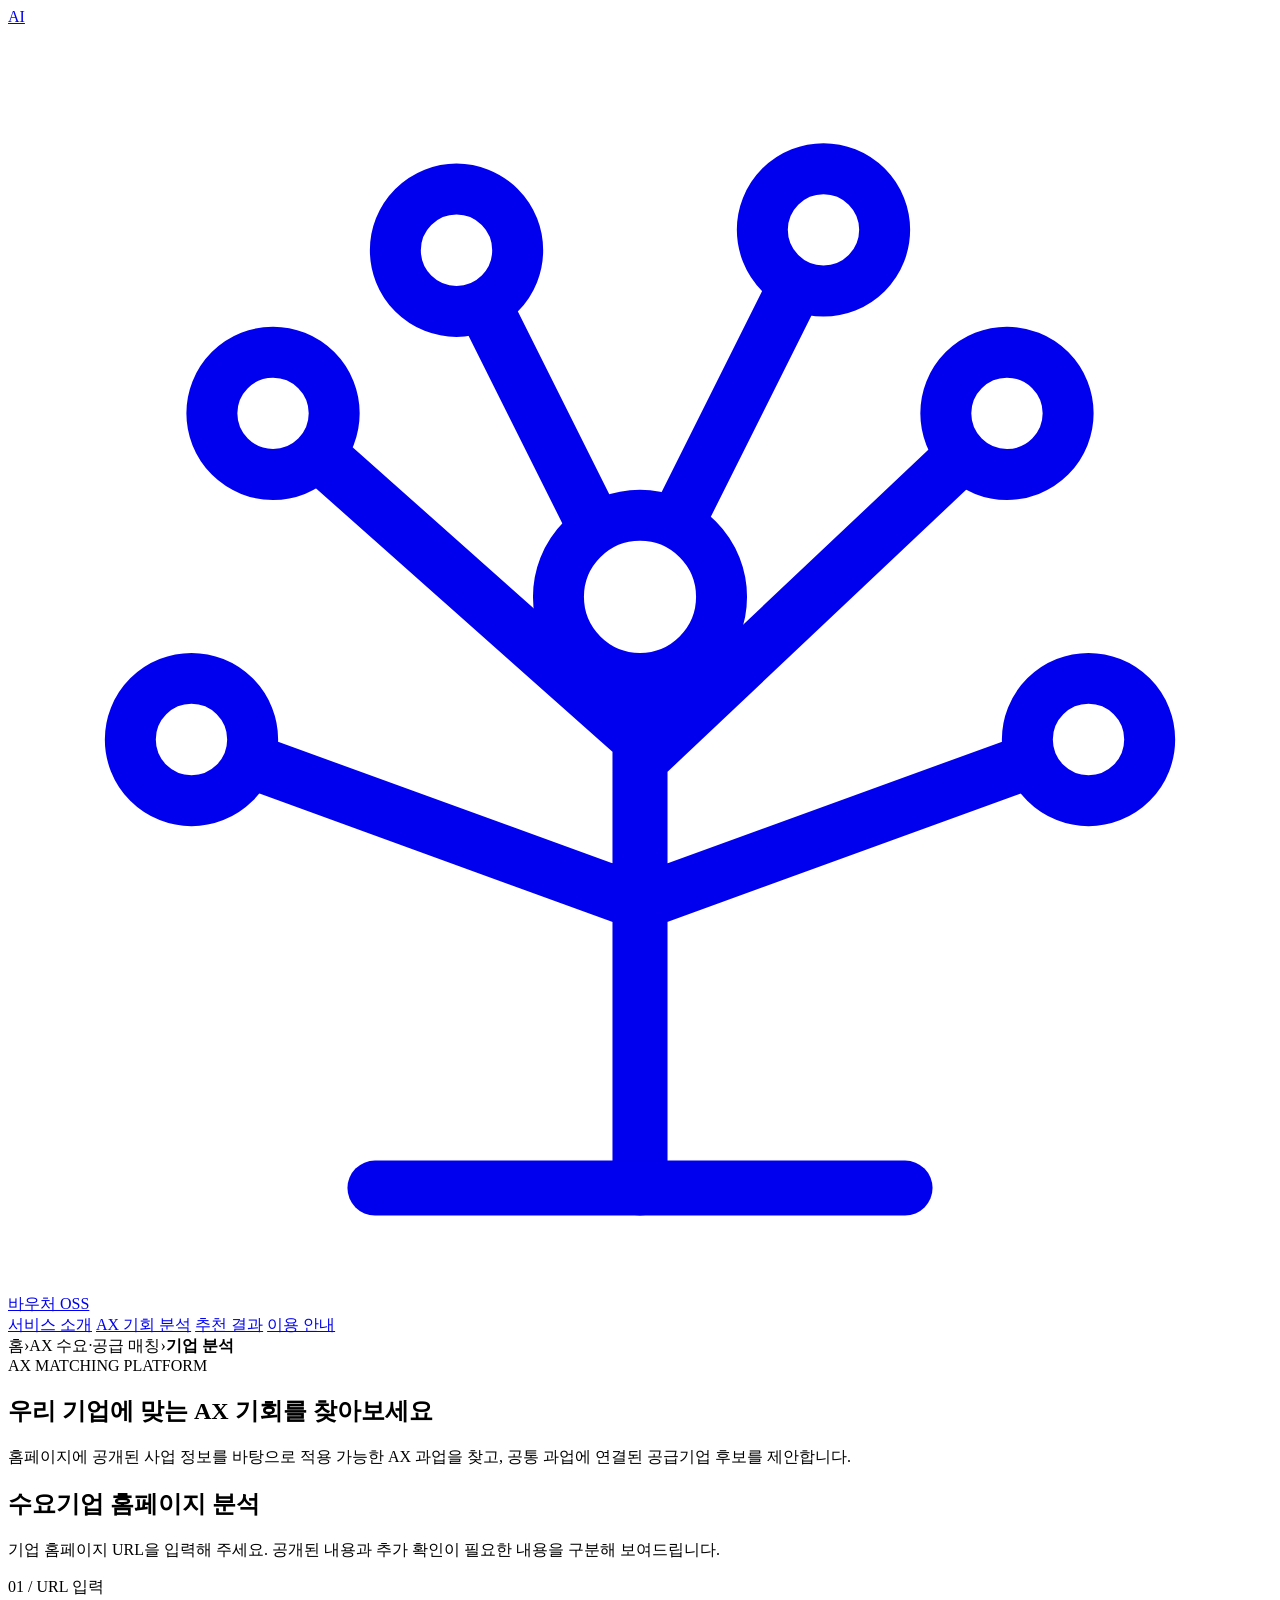
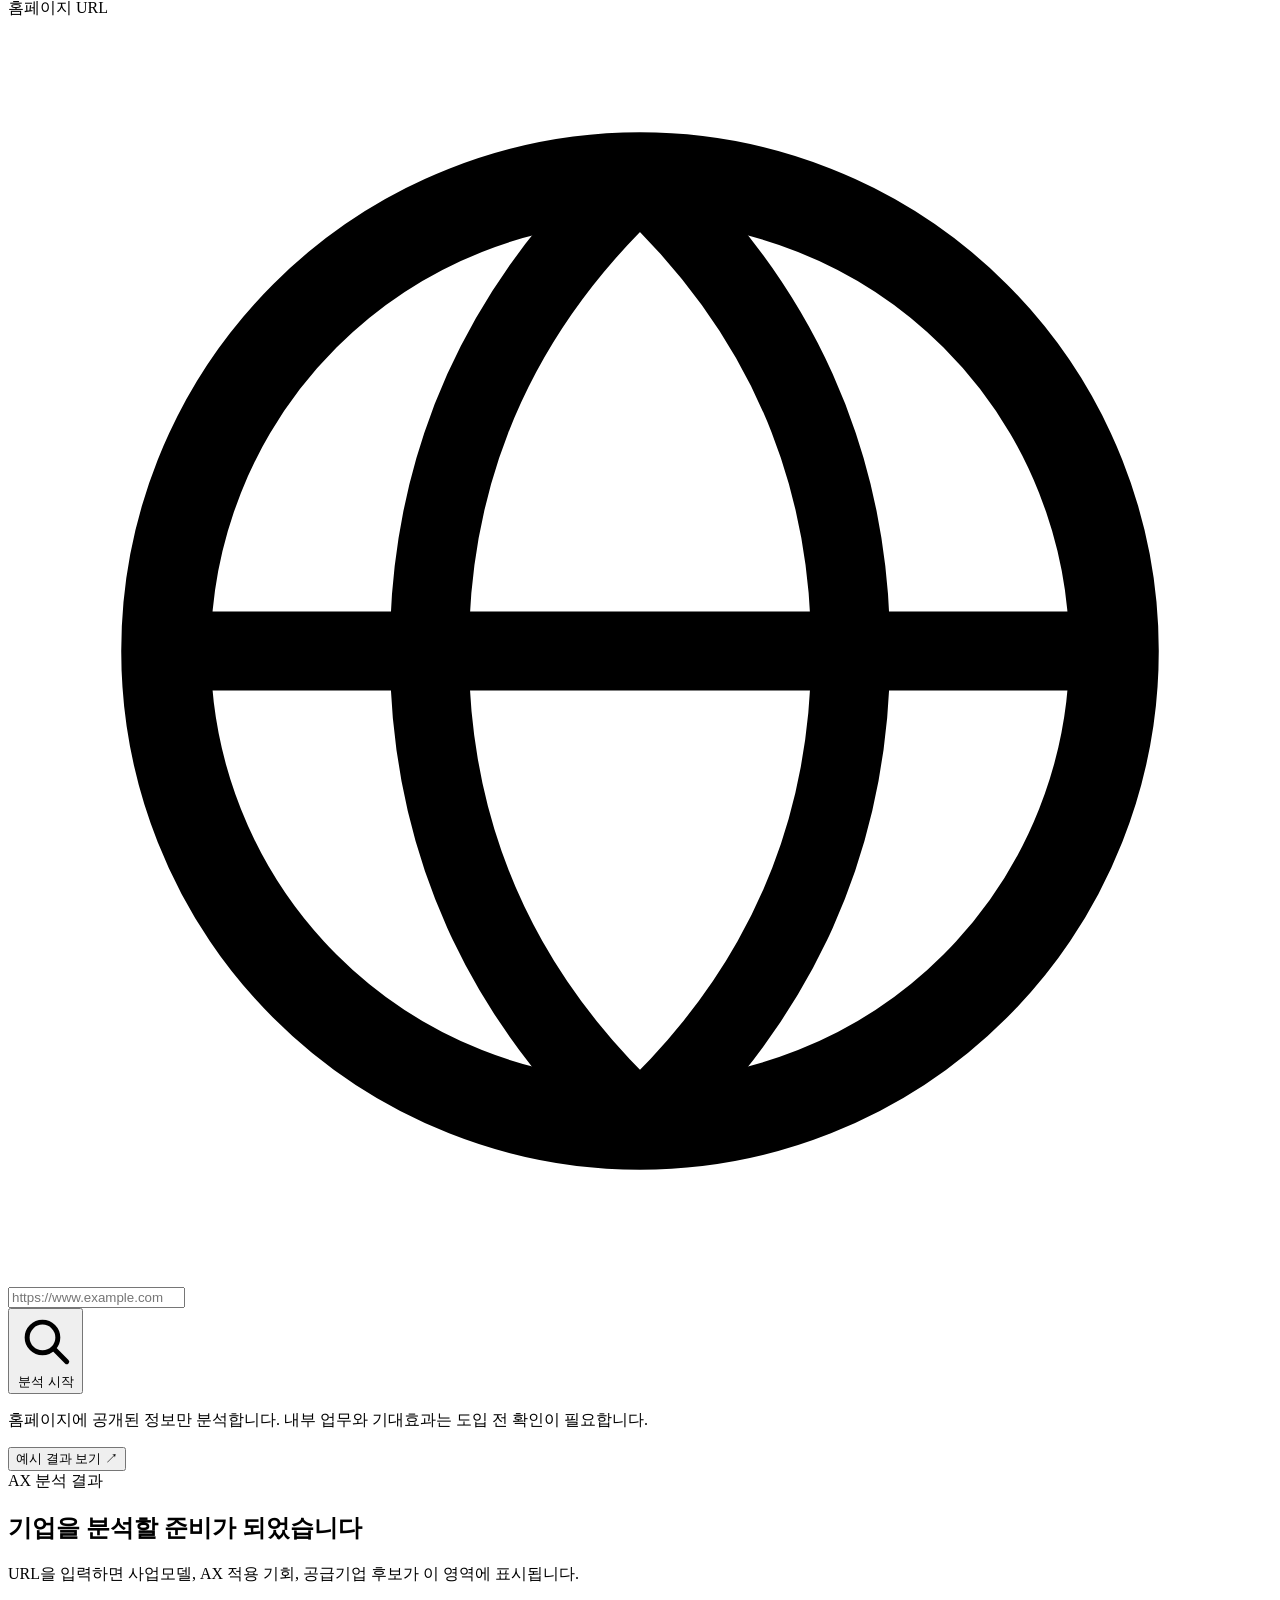
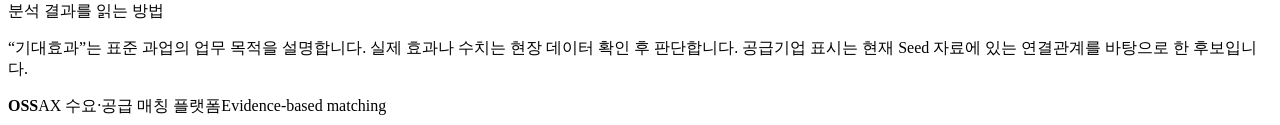
==== web/index.html @ 4531f355 "sd" ====
<!doctype html>
<html lang="ko">
  <head>
    <meta charset="utf-8" />
    <meta name="viewport" content="width=device-width, initial-scale=1" />
    <meta name="theme-color" content="#ffffff" />
    <title>OSS | AX 수요·공급 매칭</title>
    <link rel="stylesheet" href="/styles.css" />
    <script src="/app.js" defer></script>
  </head>
  <body>
    <header class="site-header">
      <div class="shell header-inner">
        <a class="brand" href="#top" aria-label="OSS 홈">
          <span class="brand-main">AI</span>
          <svg class="brand-mark" viewBox="0 0 62 62" fill="none" aria-hidden="true">
            <path d="M31 57V30M31 35 13 19M31 36 49 19M31 29 22 11M31 28 40 10M31 43 9 35M31 43 53 35" stroke="currentColor" stroke-width="2.7" stroke-linecap="round"/>
            <path d="M18 57h26" stroke="currentColor" stroke-width="2.7" stroke-linecap="round"/>
            <g fill="white" stroke="currentColor" stroke-width="2.5"><circle cx="31" cy="28" r="4"/><circle cx="13" cy="19" r="3"/><circle cx="49" cy="19" r="3"/><circle cx="22" cy="11" r="3"/><circle cx="40" cy="10" r="3"/><circle cx="9" cy="35" r="3"/><circle cx="53" cy="35" r="3"/></g>
          </svg>
          <span class="brand-main">바우처</span>
          <span class="brand-sub">OSS</span>
        </a>
        <nav class="top-nav" aria-label="주요 메뉴">
          <a href="#intro">서비스 소개</a>
          <a href="#search" aria-current="page">AX 기회 분석</a>
          <a href="#results">추천 결과</a>
          <a href="#guide">이용 안내</a>
        </nav>
      </div>
    </header>

    <main id="top" class="shell">
      <div class="breadcrumb" aria-label="현재 위치">
        <span>홈</span><span aria-hidden="true">›</span><span>AX 수요·공급 매칭</span><span aria-hidden="true">›</span><strong>기업 분석</strong>
      </div>

      <section id="intro" class="intro">
        <div class="eyebrow"><span class="eyebrow-dot"></span> AX MATCHING PLATFORM</div>
        <h1>우리 기업에 맞는 AX 기회를 찾아보세요</h1>
        <p>홈페이지에 공개된 사업 정보를 바탕으로 적용 가능한 AX 과업을 찾고, 공통 과업에 연결된 공급기업 후보를 제안합니다.</p>
      </section>

      <section id="search" class="search-panel" aria-labelledby="search-heading">
        <div class="search-topline">
          <div>
            <h2 id="search-heading">수요기업 홈페이지 분석</h2>
            <p>기업 홈페이지 URL을 입력해 주세요. 공개된 내용과 추가 확인이 필요한 내용을 구분해 보여드립니다.</p>
          </div>
          <span class="search-step">01 <span>/</span> URL 입력</span>
        </div>
        <form id="analysis-form" class="search-form" novalidate>
          <label for="company-url">홈페이지 URL</label>
          <div class="input-wrap">
            <svg viewBox="0 0 24 24" fill="none" aria-hidden="true"><circle cx="12" cy="12" r="9" stroke="currentColor" stroke-width="1.7"/><path d="M3.5 12h17M12 3c2.6 2.4 4 5.4 4 9s-1.4 6.6-4 9M12 3c-2.6 2.4-4 5.4-4 9s1.4 6.6 4 9" stroke="currentColor" stroke-width="1.5"/></svg>
            <input id="company-url" name="url" type="url" inputmode="url" autocomplete="url" placeholder="https://www.example.com" required aria-describedby="url-hint" />
          </div>
          <button id="submit-button" class="search-button" type="submit">
            <svg viewBox="0 0 24 24" fill="none" aria-hidden="true"><circle cx="10.7" cy="10.7" r="6.2" stroke="currentColor" stroke-width="2"/><path d="m15.5 15.5 5 5" stroke="currentColor" stroke-width="2" stroke-linecap="round"/></svg>
            <span id="submit-label">분석 시작</span>
          </button>
        </form>
        <div class="search-bottom">
          <p id="url-hint">홈페이지에 공개된 정보만 분석합니다. 내부 업무와 기대효과는 도입 전 확인이 필요합니다.</p>
          <button id="demo-button" class="demo-button" type="button">예시 결과 보기 <span aria-hidden="true">↗</span></button>
        </div>
      </section>

      <div id="feedback" class="feedback" role="status" aria-live="polite" hidden></div>

      <section id="results" class="results-section" aria-labelledby="results-heading">
        <div class="section-rule"><span>AX 분석 결과</span></div>
        <div id="empty-state" class="empty-state">
          <div class="empty-icon" aria-hidden="true"><span></span><span></span><span></span></div>
          <h2 id="results-heading">기업을 분석할 준비가 되었습니다</h2>
          <p>URL을 입력하면 사업모델, AX 적용 기회, 공급기업 후보가 이 영역에 표시됩니다.</p>
        </div>

        <div id="result-content" hidden>
          <div class="result-intro">
            <div>
              <div class="result-kicker">BUSINESS MODEL &amp; AX OPPORTUNITY</div>
              <h2 id="company-title"></h2>
              <p id="result-subtitle"></p>
            </div>
            <span id="demo-badge" class="demo-badge" hidden>화면 예시 · 가상 수요기업</span>
          </div>

          <div class="notice-bar">
            <span class="notice-icon" aria-hidden="true">i</span>
            <p>홈페이지에 적힌 내용은 원문 근거로 제시합니다. 내부 업무, AX 도입 필요성, 공급기업 역량은 추가 확인이 필요한 후보 정보입니다.</p>
          </div>

          <section class="business-section" aria-labelledby="business-heading">
            <div class="section-heading">
              <div><span class="section-number">01</span><h3 id="business-heading">Business Model 분석</h3></div>
              <span class="heading-side">홈페이지 공개 문구 기반</span>
            </div>
            <div id="business-grid" class="business-grid"></div>
          </section>

          <div class="match-grid">
            <section class="result-column ax-column" aria-labelledby="ax-heading">
              <div class="column-header">
                <div><span class="section-number">02</span><h3 id="ax-heading">적용 가능한 AX 솔루션</h3></div>
                <span id="ax-count" class="count-pill"></span>
              </div>
              <p class="column-description">기업 업무와 연결되는 AX 과업 및 예상 효과</p>
              <div id="opportunity-list" class="card-list"></div>
            </section>

            <section class="result-column supplier-column" aria-labelledby="supplier-heading">
              <div class="column-header">
                <div><span class="section-number">03</span><h3 id="supplier-heading">추천 공급기업</h3></div>
                <span id="supplier-count" class="count-pill"></span>
              </div>
              <p class="column-description">공통 AX 과업에 연결된 공급기업 후보 · 최대 3곳</p>
              <div id="supplier-list" class="card-list"></div>
            </section>
          </div>
        </div>
      </section>

      <section id="guide" class="guide-section">
        <div class="guide-label">분석 결과를 읽는 방법</div>
        <p>“기대효과”는 표준 과업의 업무 목적을 설명합니다. 실제 효과나 수치는 현장 데이터 확인 후 판단합니다. 공급기업 표시는 현재 Seed 자료에 있는 연결관계를 바탕으로 한 후보입니다.</p>
      </section>
    </main>

    <footer class="footer"><div class="shell"><strong>OSS</strong><span>AX 수요·공급 매칭 플랫폼</span><span>Evidence-based matching</span></div></footer>
  </body>
</html>
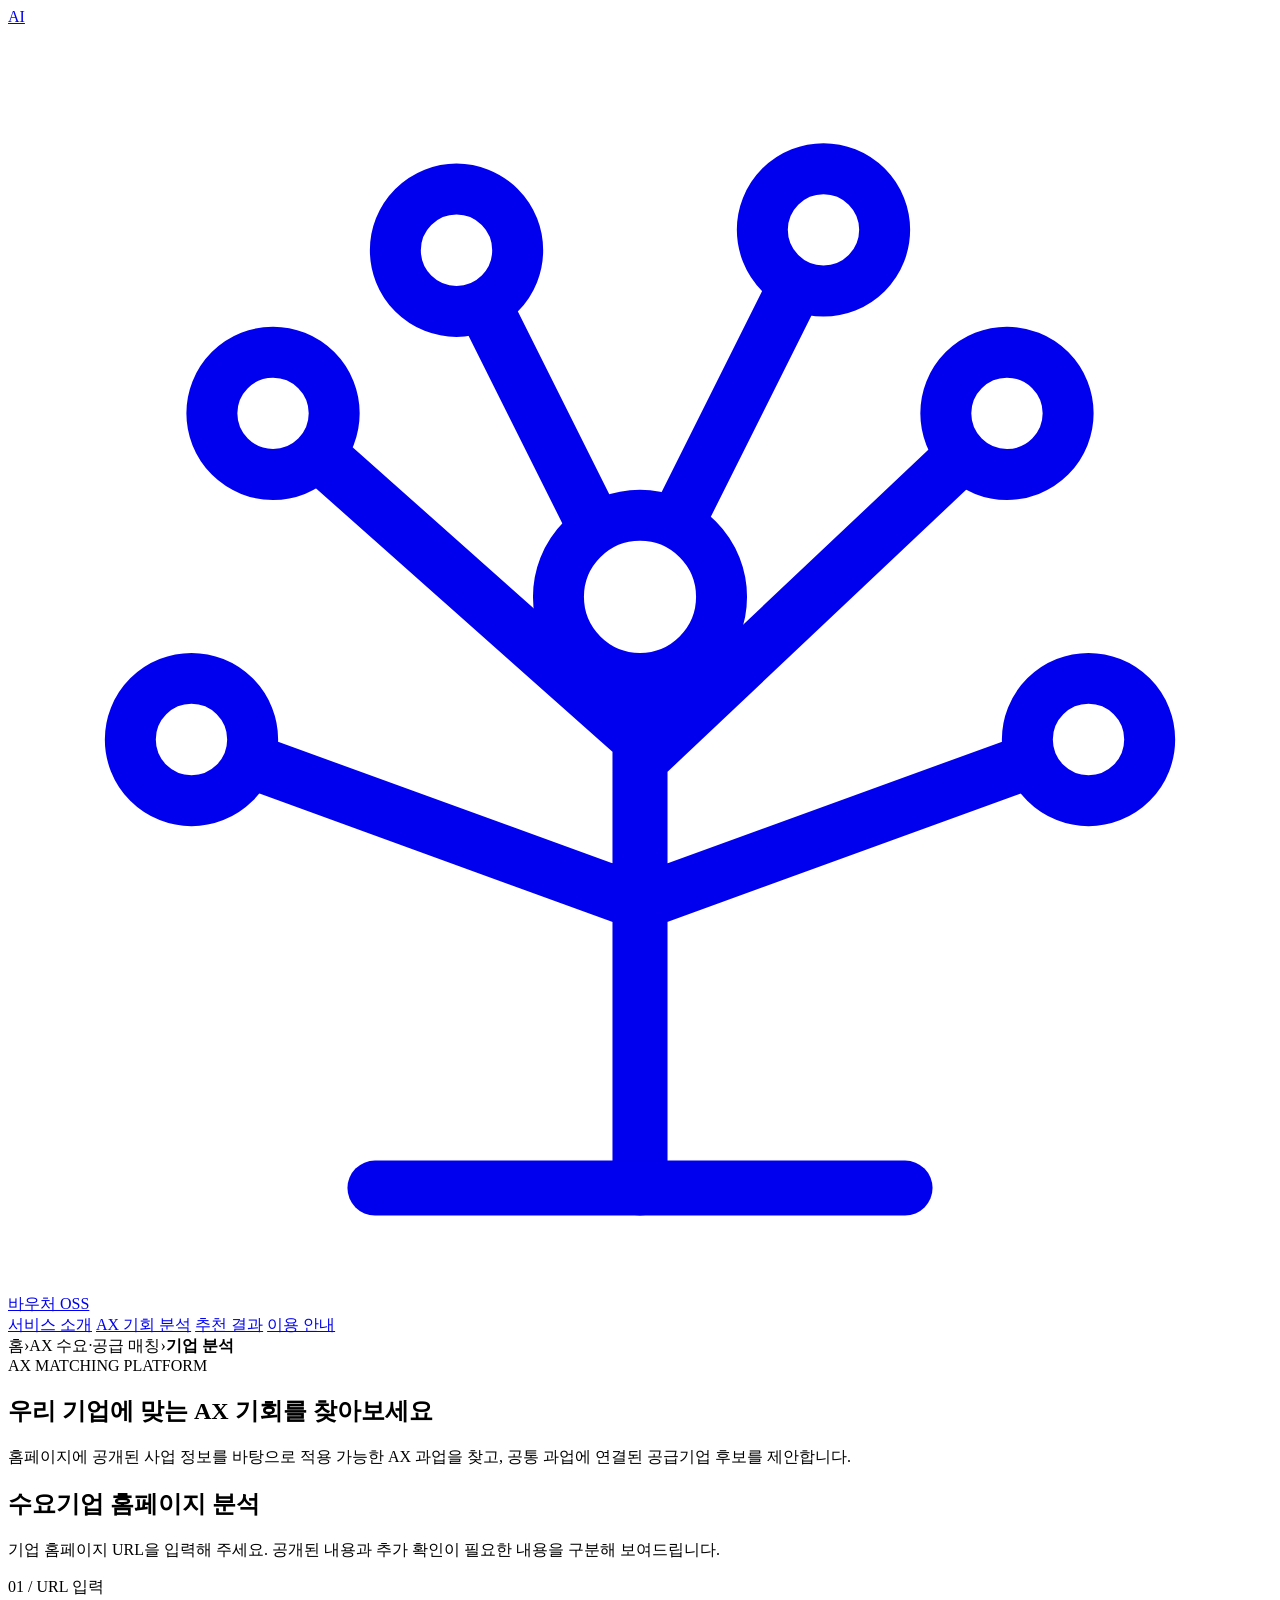
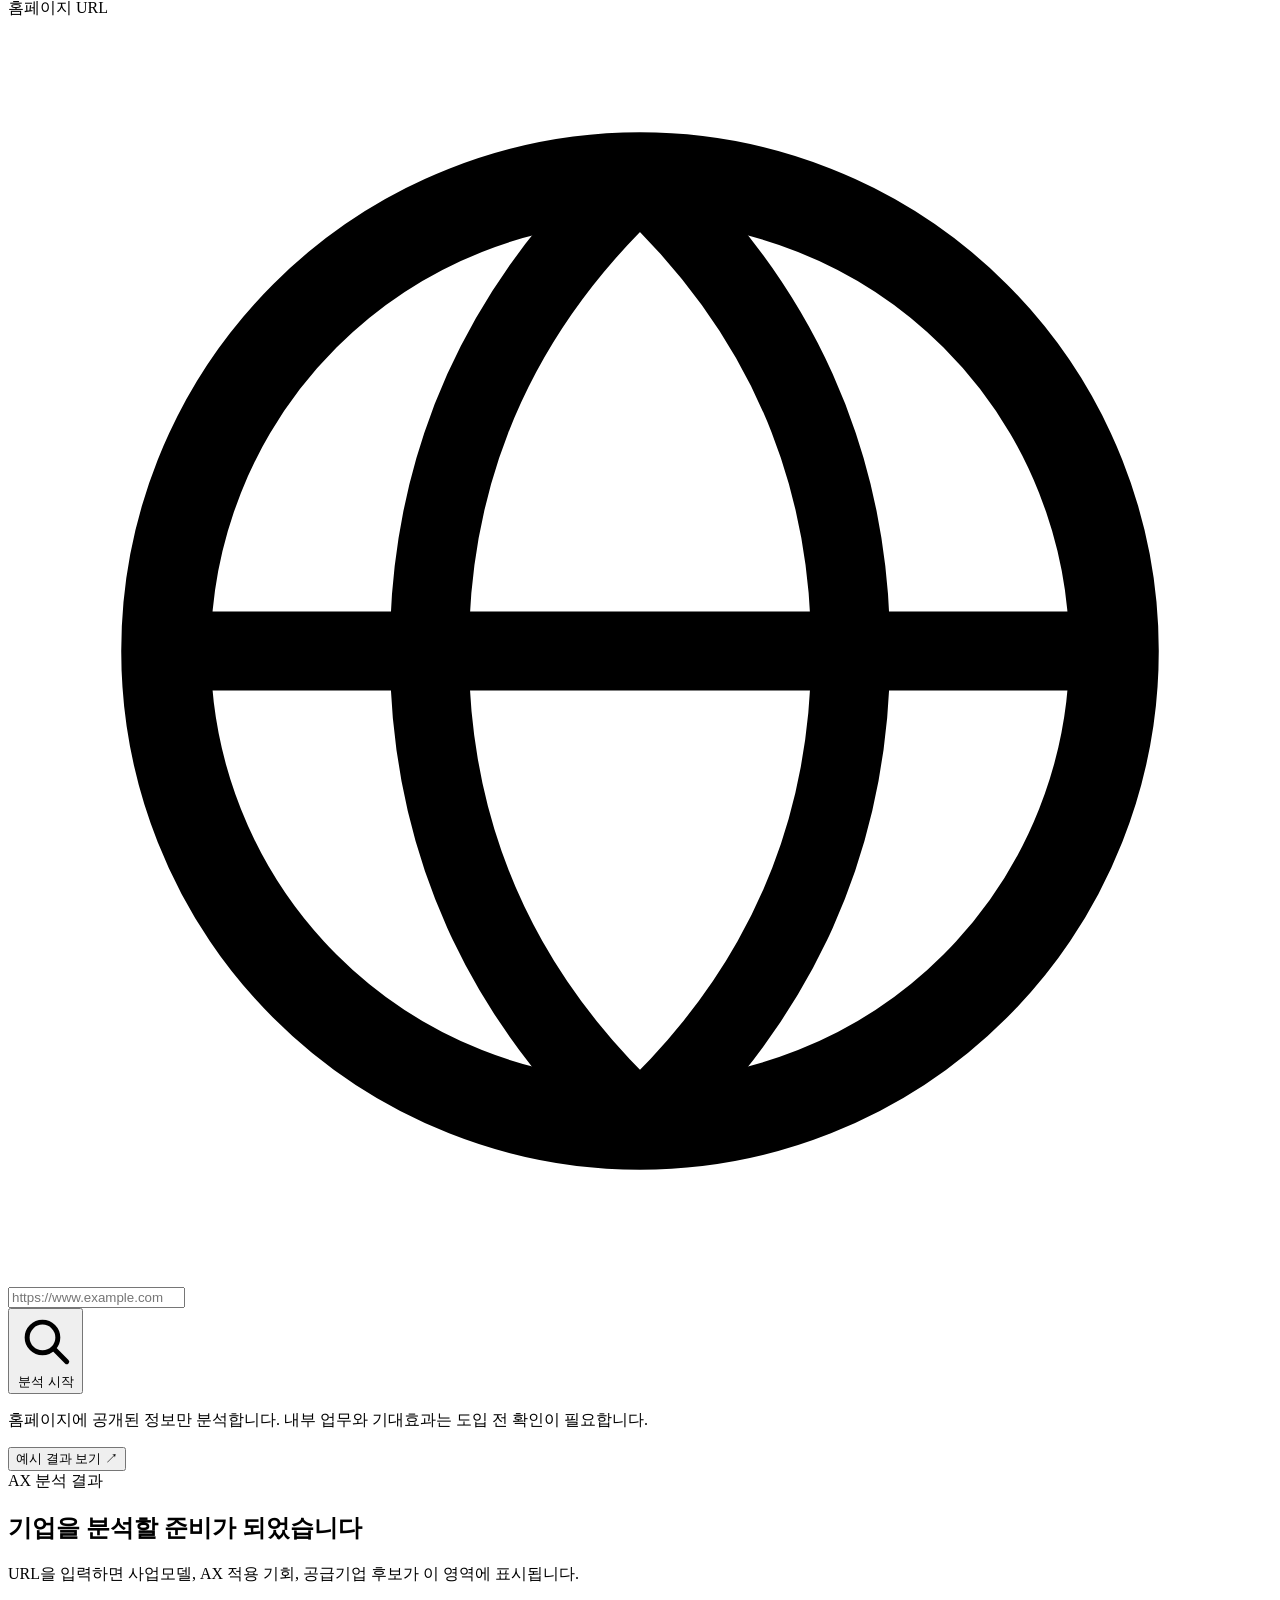
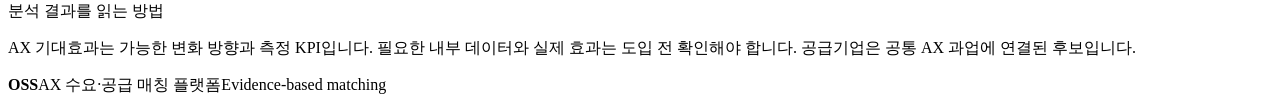
==== commit 683a55c2: "ght" ====
--- a/web/index.html
+++ b/web/index.html
@@ -88,13 +88,13 @@
 
           <div class="notice-bar">
             <span class="notice-icon" aria-hidden="true">i</span>
-            <p>홈페이지에 적힌 내용은 원문 근거로 제시합니다. 내부 업무, AX 도입 필요성, 공급기업 역량은 추가 확인이 필요한 후보 정보입니다.</p>
+            <p>사업모델 문장과 활동 순서는 공개된 홈페이지 근거를 종합한 분석입니다. 확인되지 않은 내부 업무와 AX 도입 필요성은 사실로 단정하지 않습니다.</p>
           </div>
 
           <section class="business-section" aria-labelledby="business-heading">
             <div class="section-heading">
               <div><span class="section-number">01</span><h3 id="business-heading">Business Model 분석</h3></div>
-              <span class="heading-side">홈페이지 공개 문구 기반</span>
+              <span class="heading-side">공식 페이지 근거 기반</span>
             </div>
             <div id="business-grid" class="business-grid"></div>
           </section>
@@ -105,7 +105,7 @@
                 <div><span class="section-number">02</span><h3 id="ax-heading">적용 가능한 AX 솔루션</h3></div>
                 <span id="ax-count" class="count-pill"></span>
               </div>
-              <p class="column-description">기업 업무와 연결되는 AX 과업 및 예상 효과</p>
+              <p class="column-description">근거가 있는 업무에 대한 AX 적용방식·기대효과·측정 KPI</p>
               <div id="opportunity-list" class="card-list"></div>
             </section>
 
@@ -123,7 +123,7 @@
 
       <section id="guide" class="guide-section">
         <div class="guide-label">분석 결과를 읽는 방법</div>
-        <p>“기대효과”는 표준 과업의 업무 목적을 설명합니다. 실제 효과나 수치는 현장 데이터 확인 후 판단합니다. 공급기업 표시는 현재 Seed 자료에 있는 연결관계를 바탕으로 한 후보입니다.</p>
+        <p>AX 기대효과는 가능한 변화 방향과 측정 KPI입니다. 필요한 내부 데이터와 실제 효과는 도입 전 확인해야 합니다. 공급기업은 공통 AX 과업에 연결된 후보입니다.</p>
       </section>
     </main>
 
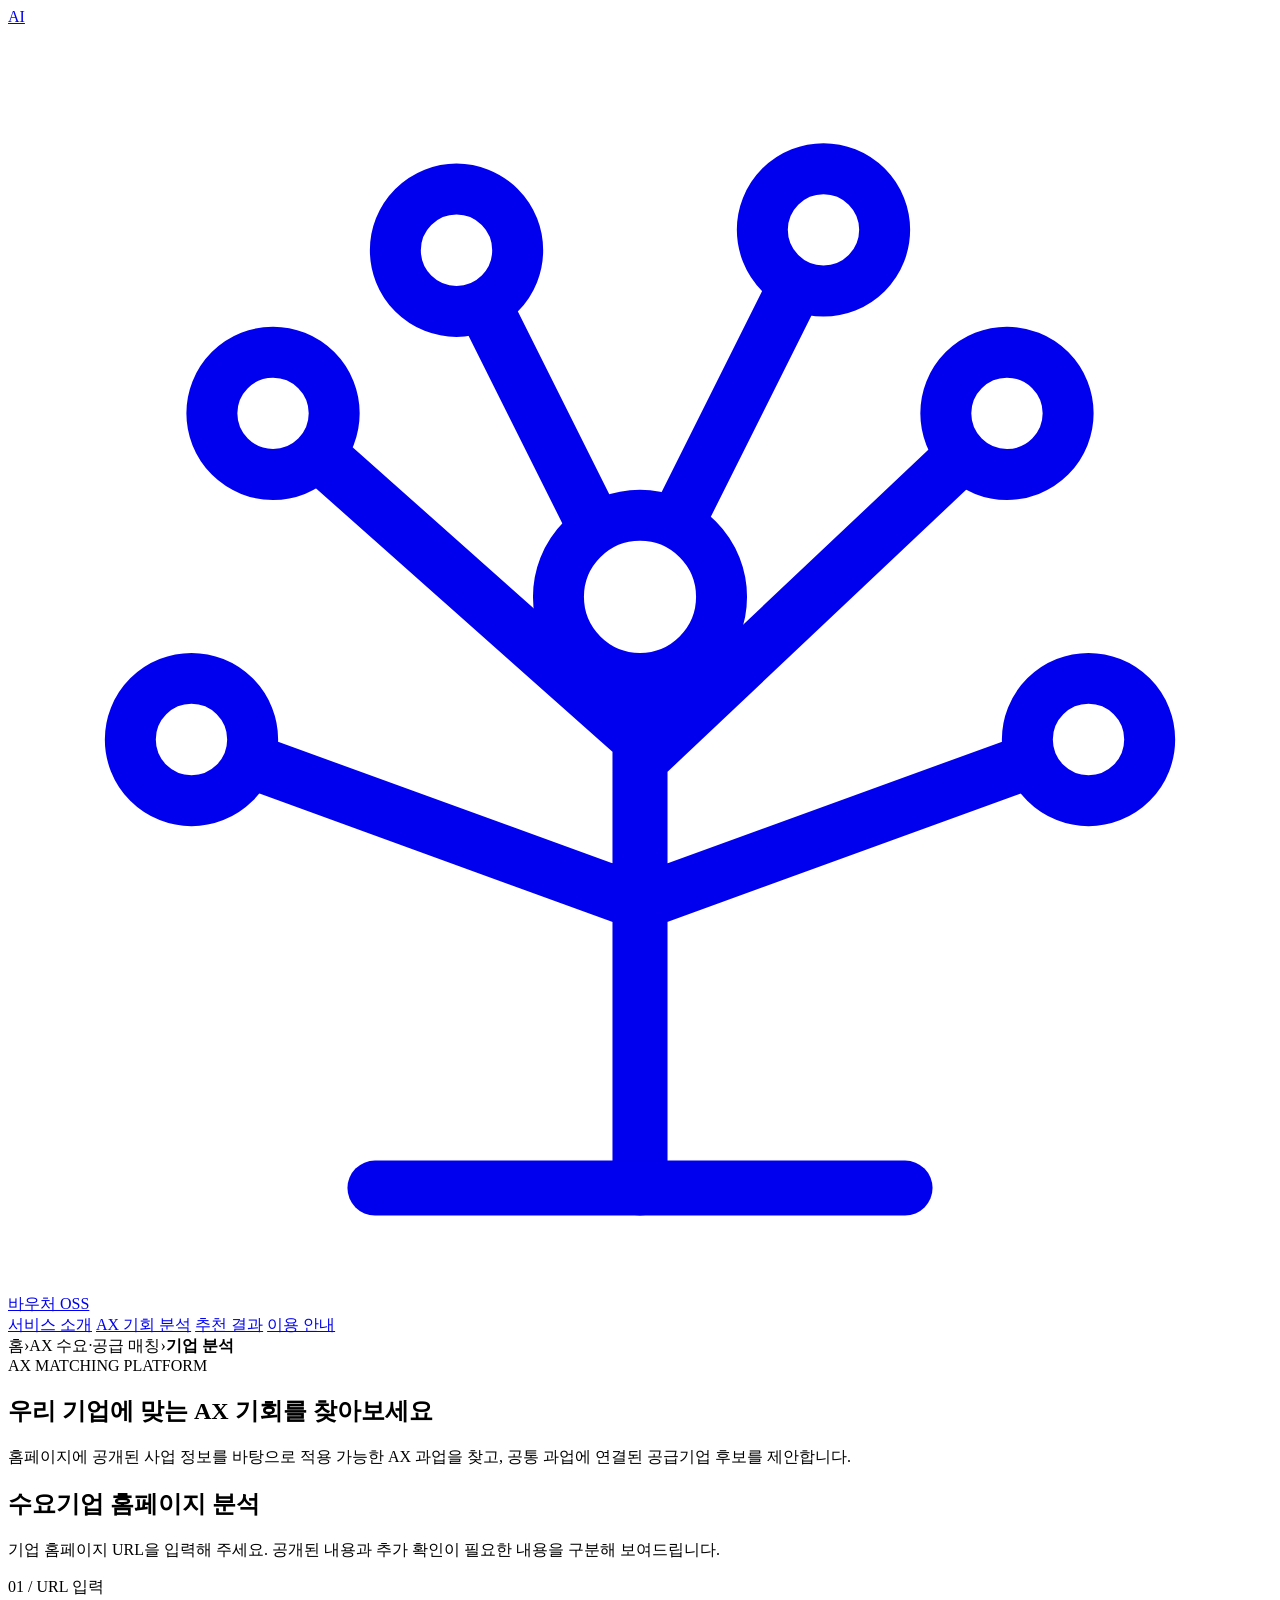
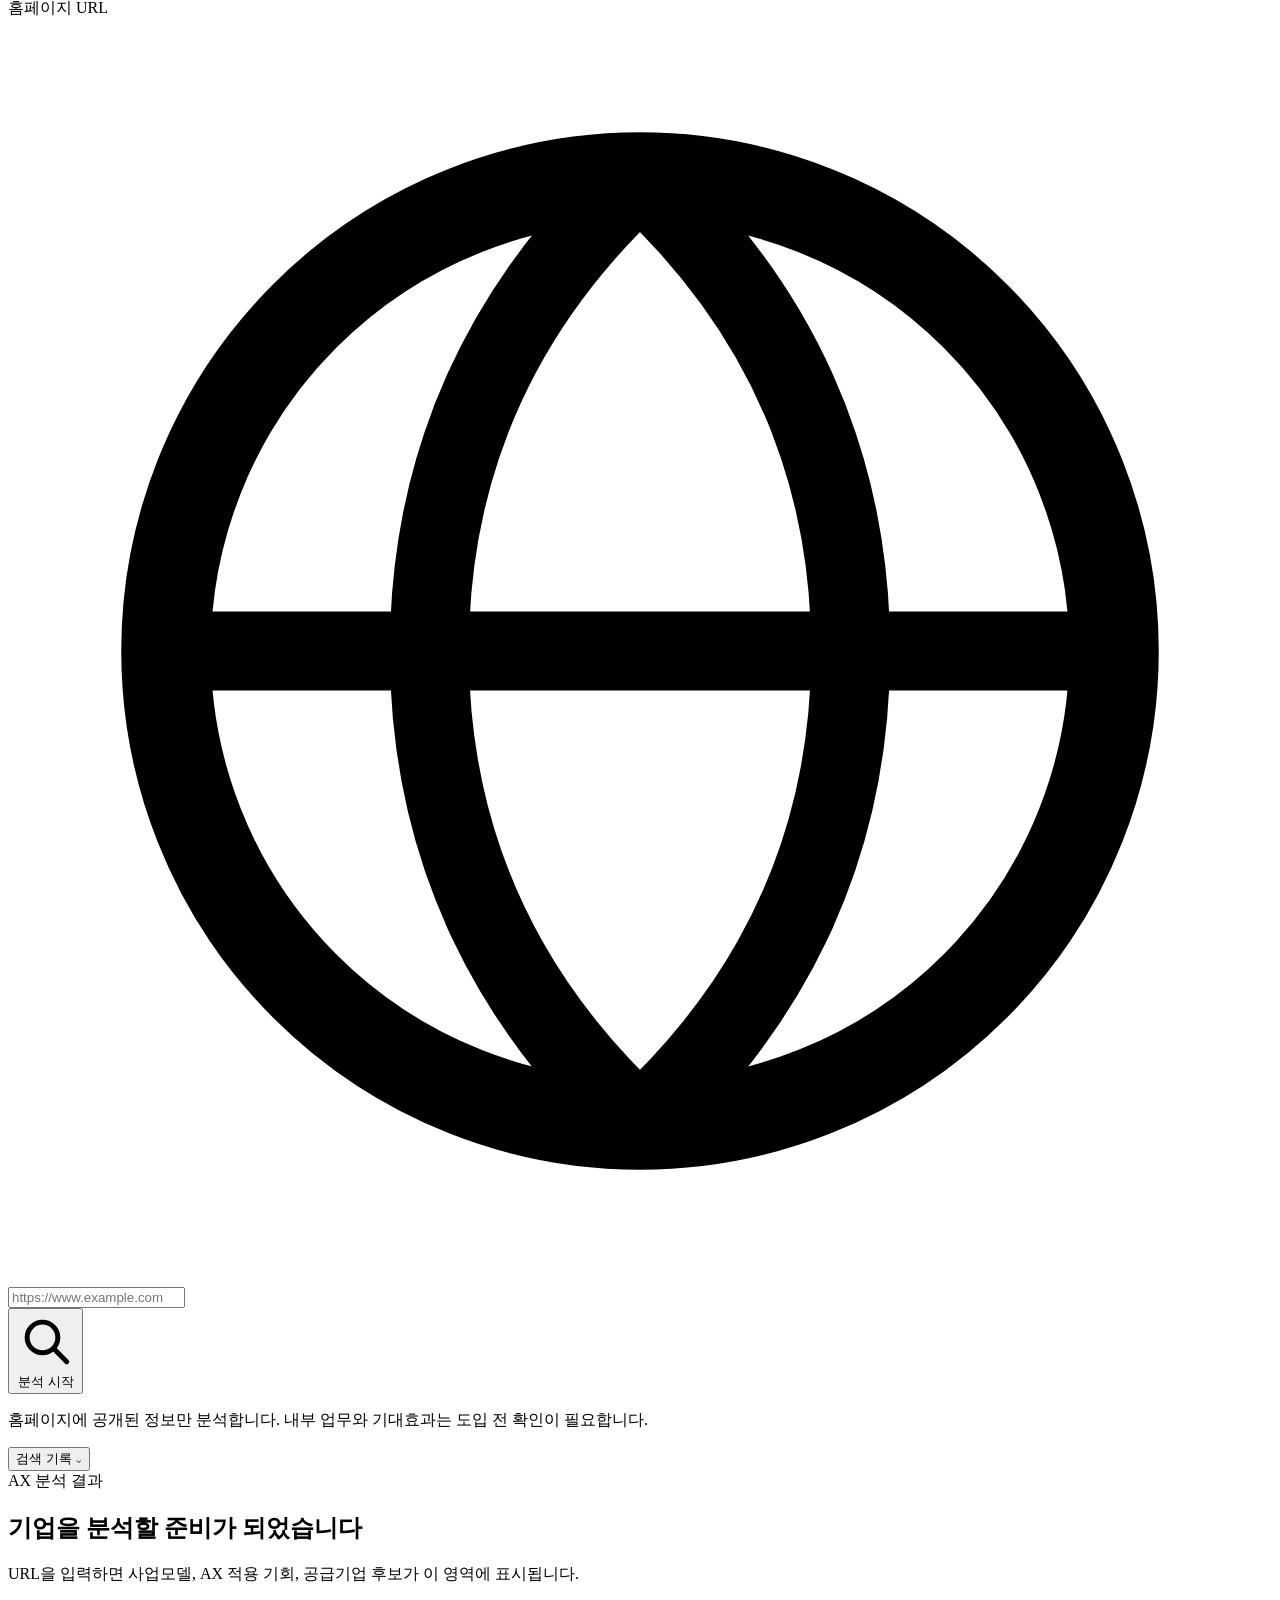
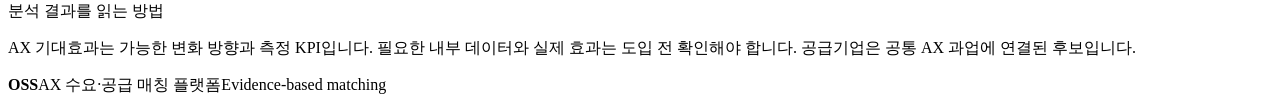
==== commit e62797c6: "ed" ====
--- a/web/index.html
+++ b/web/index.html
@@ -62,7 +62,10 @@
         </form>
         <div class="search-bottom">
           <p id="url-hint">홈페이지에 공개된 정보만 분석합니다. 내부 업무와 기대효과는 도입 전 확인이 필요합니다.</p>
-          <button id="demo-button" class="demo-button" type="button">예시 결과 보기 <span aria-hidden="true">↗</span></button>
+          <button id="history-button" class="history-button" type="button" aria-controls="history-panel" aria-expanded="false">검색 기록 <span aria-hidden="true">⌄</span></button>
+        </div>
+        <div id="history-panel" class="history-panel" aria-label="검색 기록" hidden>
+          <div id="history-list" class="history-list"></div>
         </div>
       </section>
 
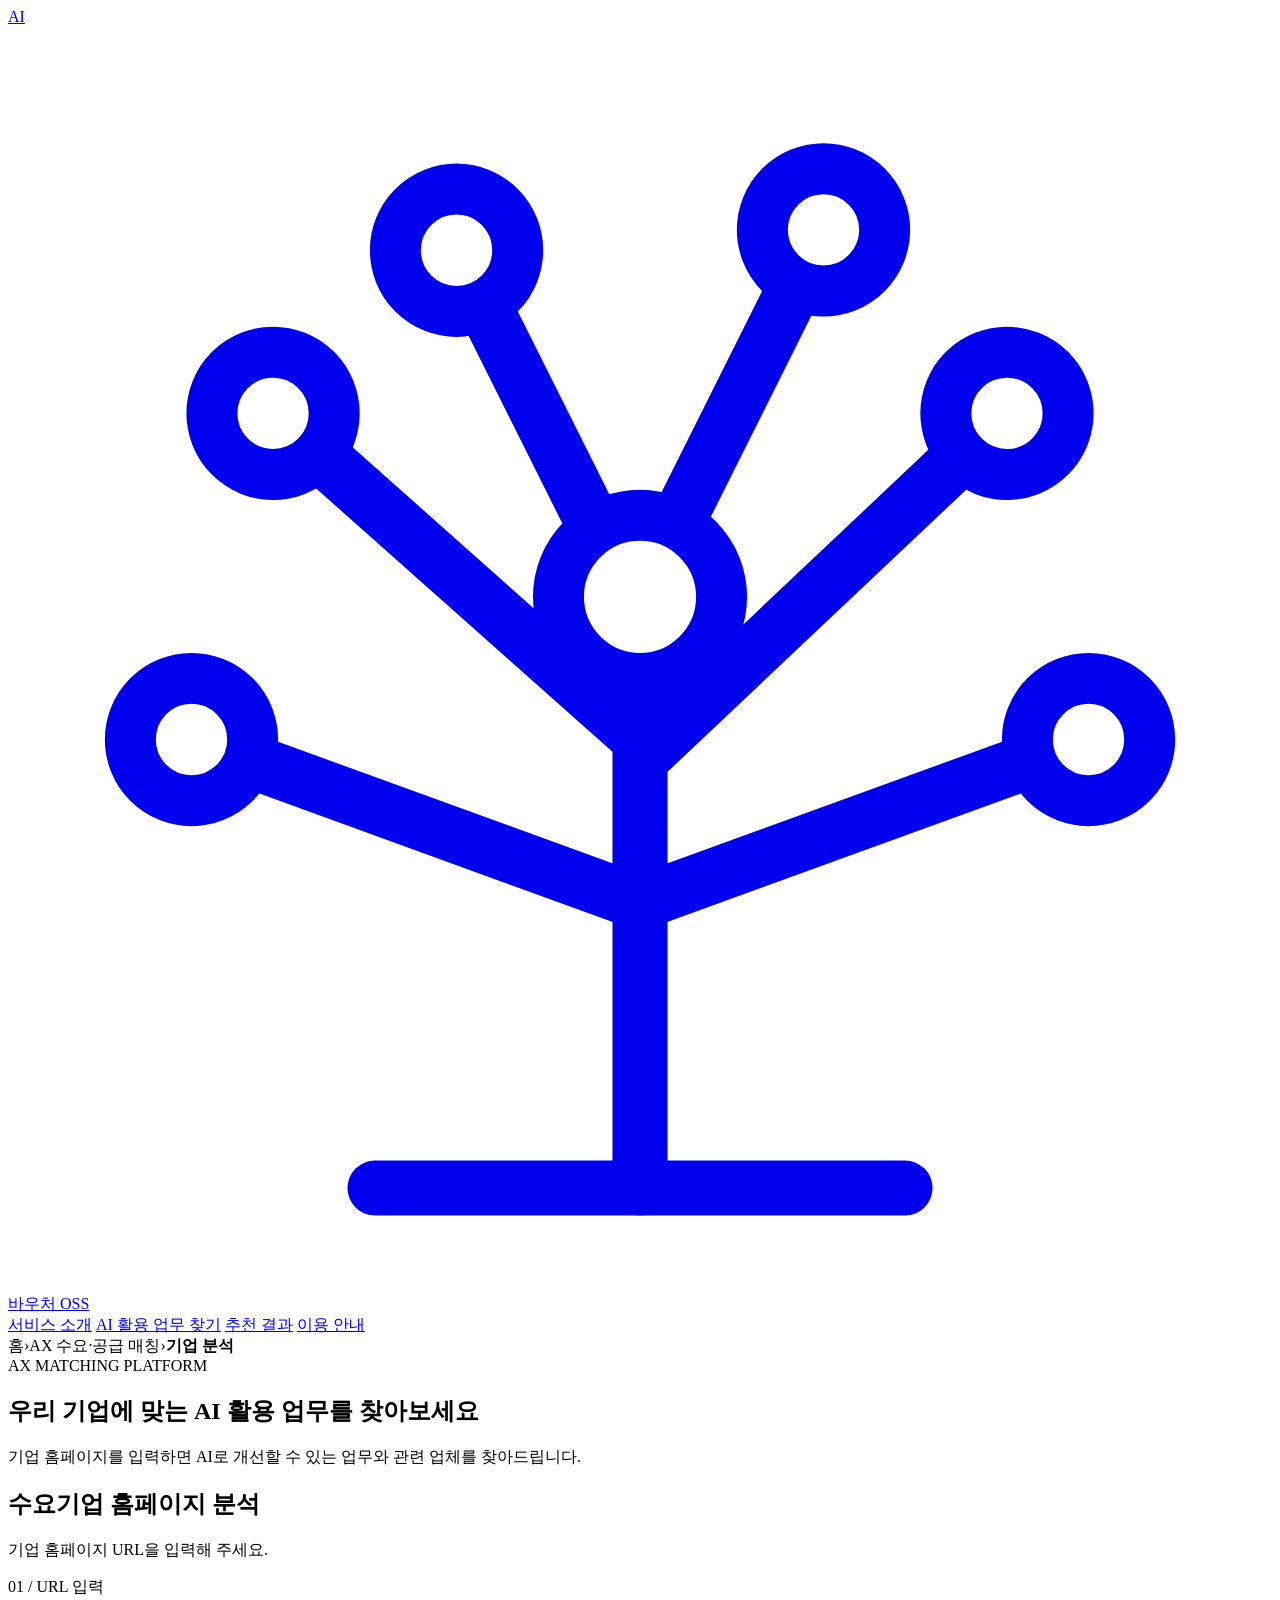
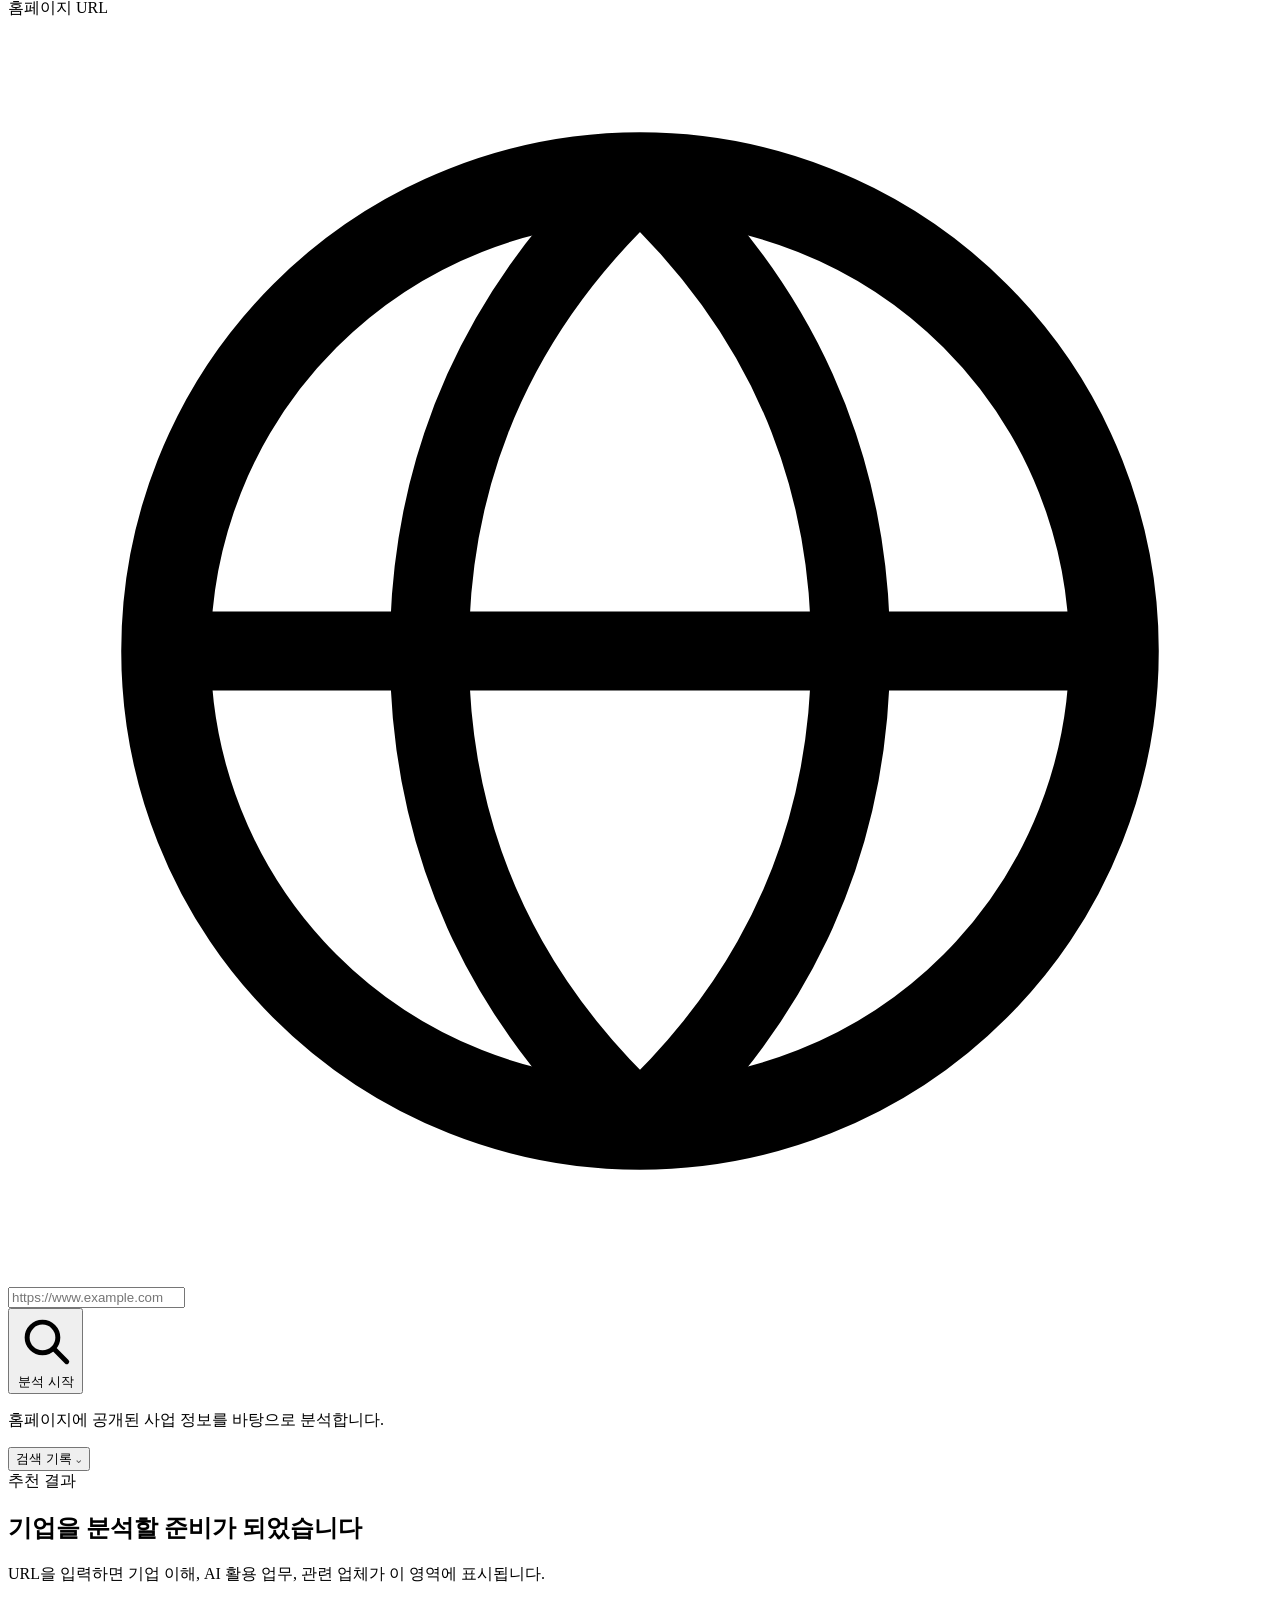
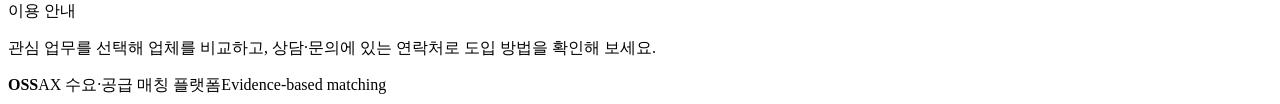
==== commit 4e74f0cb: "km" ====
--- a/web/index.html
+++ b/web/index.html
@@ -23,7 +23,7 @@
         </a>
         <nav class="top-nav" aria-label="주요 메뉴">
           <a href="#intro">서비스 소개</a>
-          <a href="#search" aria-current="page">AX 기회 분석</a>
+          <a href="#search" aria-current="page">AI 활용 업무 찾기</a>
           <a href="#results">추천 결과</a>
           <a href="#guide">이용 안내</a>
         </nav>
@@ -37,15 +37,15 @@
 
       <section id="intro" class="intro">
         <div class="eyebrow"><span class="eyebrow-dot"></span> AX MATCHING PLATFORM</div>
-        <h1>우리 기업에 맞는 AX 기회를 찾아보세요</h1>
-        <p>홈페이지에 공개된 사업 정보를 바탕으로 적용 가능한 AX 과업을 찾고, 공통 과업에 연결된 공급기업 후보를 제안합니다.</p>
+        <h1>우리 기업에 맞는 AI 활용 업무를 찾아보세요</h1>
+        <p>기업 홈페이지를 입력하면 AI로 개선할 수 있는 업무와 관련 업체를 찾아드립니다.</p>
       </section>
 
       <section id="search" class="search-panel" aria-labelledby="search-heading">
         <div class="search-topline">
           <div>
             <h2 id="search-heading">수요기업 홈페이지 분석</h2>
-            <p>기업 홈페이지 URL을 입력해 주세요. 공개된 내용과 추가 확인이 필요한 내용을 구분해 보여드립니다.</p>
+            <p>기업 홈페이지 URL을 입력해 주세요.</p>
           </div>
           <span class="search-step">01 <span>/</span> URL 입력</span>
         </div>
@@ -61,7 +61,7 @@
           </button>
         </form>
         <div class="search-bottom">
-          <p id="url-hint">홈페이지에 공개된 정보만 분석합니다. 내부 업무와 기대효과는 도입 전 확인이 필요합니다.</p>
+          <p id="url-hint">홈페이지에 공개된 사업 정보를 바탕으로 분석합니다.</p>
           <button id="history-button" class="history-button" type="button" aria-controls="history-panel" aria-expanded="false">검색 기록 <span aria-hidden="true">⌄</span></button>
         </div>
         <div id="history-panel" class="history-panel" aria-label="검색 기록" hidden>
@@ -72,32 +72,24 @@
       <div id="feedback" class="feedback" role="status" aria-live="polite" hidden></div>
 
       <section id="results" class="results-section" aria-labelledby="results-heading">
-        <div class="section-rule"><span>AX 분석 결과</span></div>
+        <div class="section-rule"><span>추천 결과</span></div>
         <div id="empty-state" class="empty-state">
           <div class="empty-icon" aria-hidden="true"><span></span><span></span><span></span></div>
           <h2 id="results-heading">기업을 분석할 준비가 되었습니다</h2>
-          <p>URL을 입력하면 사업모델, AX 적용 기회, 공급기업 후보가 이 영역에 표시됩니다.</p>
+          <p>URL을 입력하면 기업 이해, AI 활용 업무, 관련 업체가 이 영역에 표시됩니다.</p>
         </div>
 
         <div id="result-content" hidden>
           <div class="result-intro">
             <div>
-              <div class="result-kicker">BUSINESS MODEL &amp; AX OPPORTUNITY</div>
               <h2 id="company-title"></h2>
-              <p id="result-subtitle"></p>
             </div>
             <span id="demo-badge" class="demo-badge" hidden>화면 예시 · 가상 수요기업</span>
           </div>
 
-          <div class="notice-bar">
-            <span class="notice-icon" aria-hidden="true">i</span>
-            <p>사업모델 문장과 활동 순서는 공개된 홈페이지 근거를 종합한 분석입니다. 확인되지 않은 내부 업무와 AX 도입 필요성은 사실로 단정하지 않습니다.</p>
-          </div>
-
           <section class="business-section" aria-labelledby="business-heading">
             <div class="section-heading">
-              <div><span class="section-number">01</span><h3 id="business-heading">Business Model 분석</h3></div>
-              <span class="heading-side">공식 페이지 근거 기반</span>
+              <div><span class="section-number">01</span><h3 id="business-heading">기업 이해</h3></div>
             </div>
             <div id="business-grid" class="business-grid"></div>
           </section>
@@ -105,10 +97,10 @@
           <div class="match-grid">
             <section class="result-column ax-column" aria-labelledby="ax-heading">
               <div class="column-header">
-                <div><span class="section-number">02</span><h3 id="ax-heading">적용 가능한 AX 솔루션</h3></div>
+                <div><span class="section-number">02</span><h3 id="ax-heading">AI로 개선할 수 있는 업무</h3></div>
                 <span id="ax-count" class="count-pill"></span>
               </div>
-              <p class="column-description">근거가 있는 업무에 대한 AX 적용방식·기대효과·측정 KPI</p>
+              <p class="column-description">관심 있는 업무를 선택하고, 관련 업체를 확인해 보세요.</p>
               <div id="opportunity-list" class="card-list"></div>
             </section>
 
@@ -117,16 +109,17 @@
                 <div><span class="section-number">03</span><h3 id="supplier-heading">추천 공급기업</h3></div>
                 <span id="supplier-count" class="count-pill"></span>
               </div>
-              <p class="column-description">공통 AX 과업에 연결된 공급기업 후보 · 최대 3곳</p>
-              <div id="supplier-list" class="card-list"></div>
+              <p class="column-description">선택한 업무에 관련된 업체입니다.</p>
+              <p id="selected-work" class="selected-work" hidden></p>
+              <div id="supplier-list" class="card-list" aria-live="polite" aria-atomic="false"></div>
             </section>
           </div>
         </div>
       </section>
 
       <section id="guide" class="guide-section">
-        <div class="guide-label">분석 결과를 읽는 방법</div>
-        <p>AX 기대효과는 가능한 변화 방향과 측정 KPI입니다. 필요한 내부 데이터와 실제 효과는 도입 전 확인해야 합니다. 공급기업은 공통 AX 과업에 연결된 후보입니다.</p>
+        <div class="guide-label">이용 안내</div>
+        <p>관심 업무를 선택해 업체를 비교하고, 상담·문의에 있는 연락처로 도입 방법을 확인해 보세요.</p>
       </section>
     </main>
 
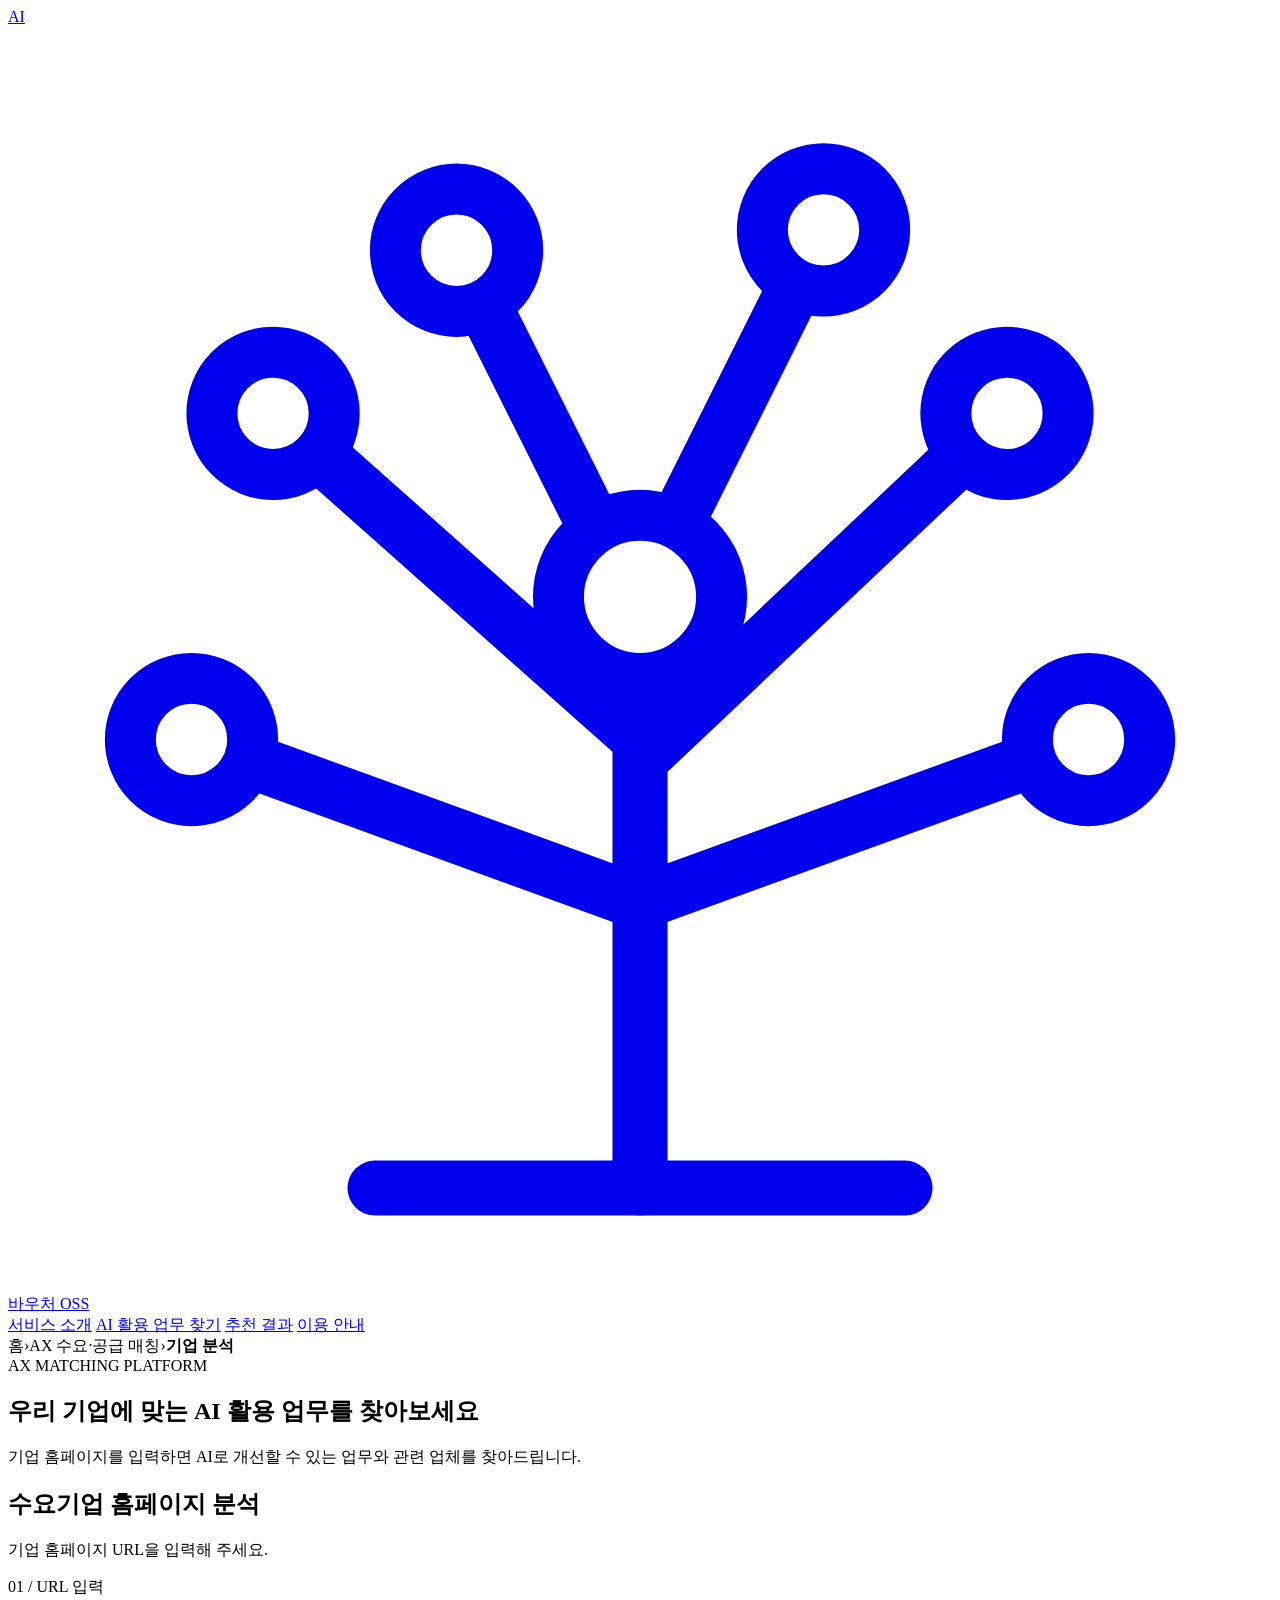
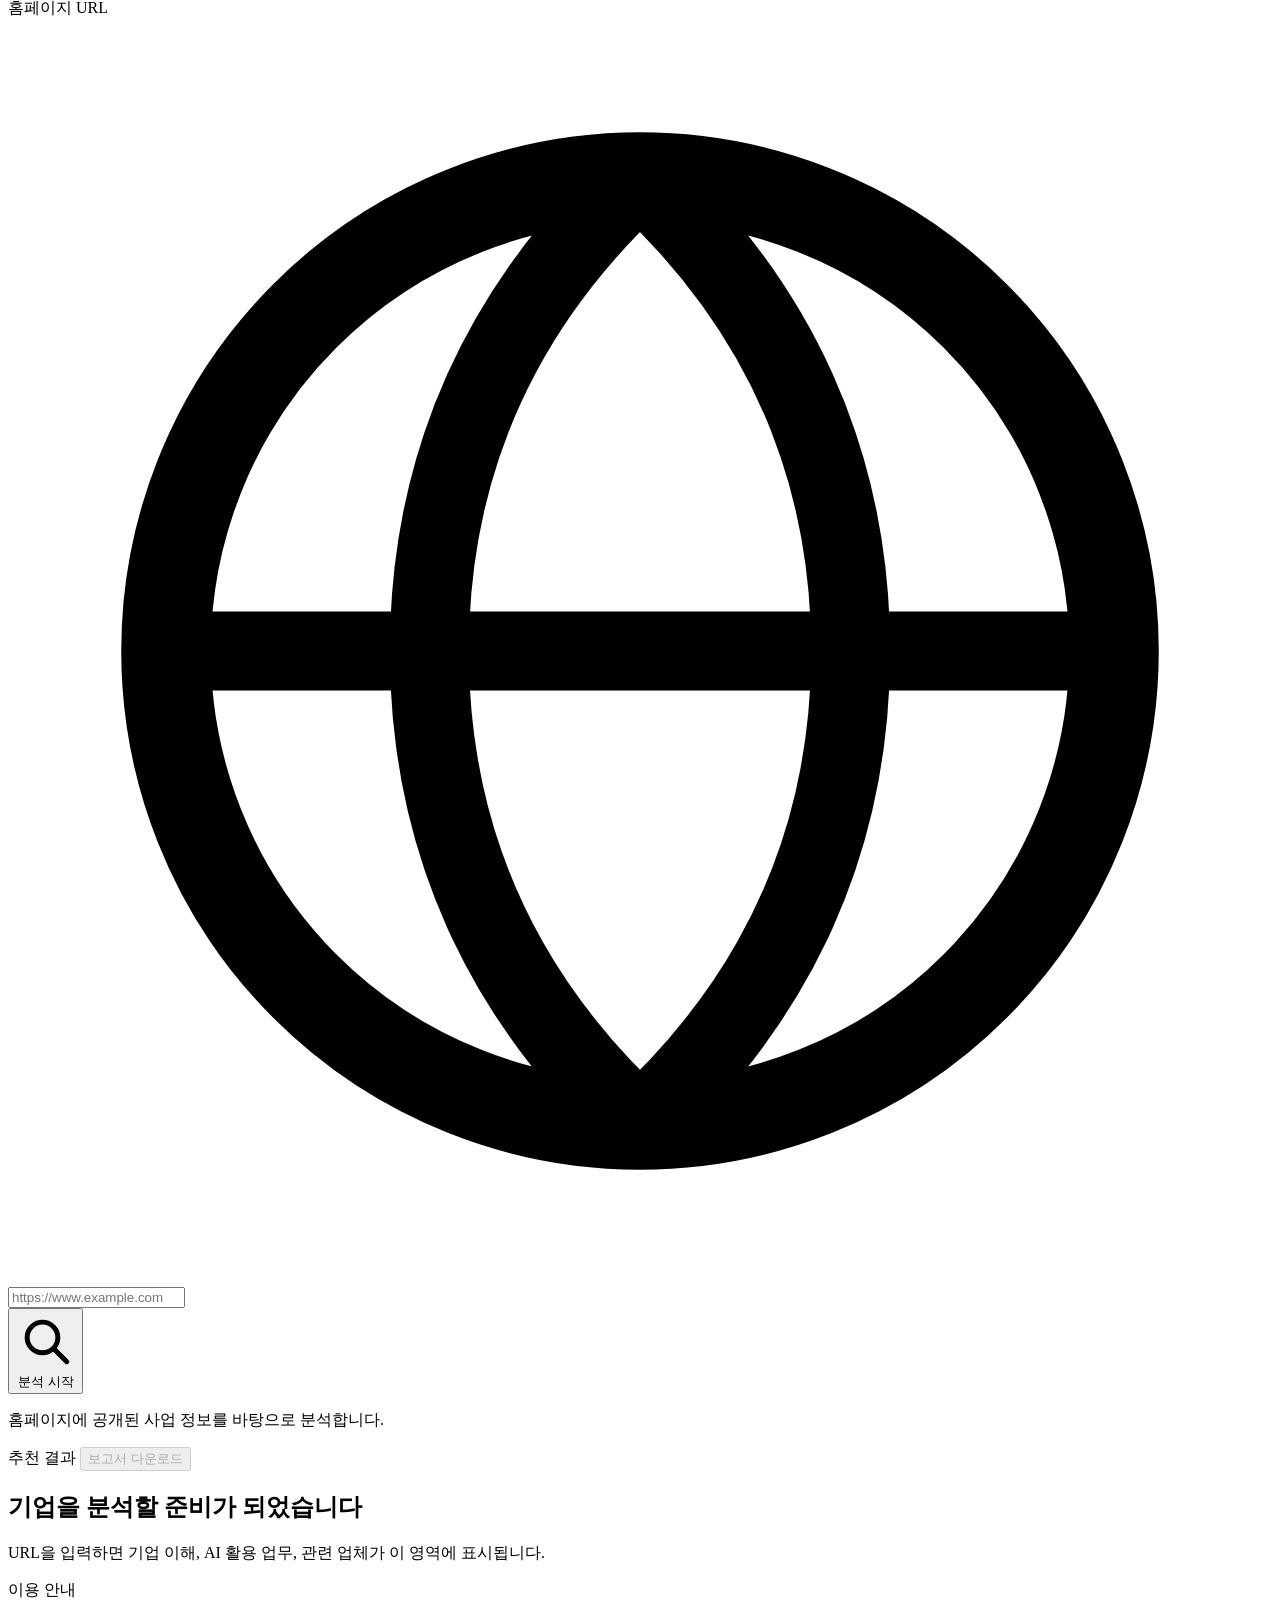
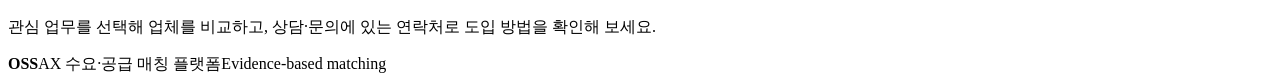
==== commit 82d5ef90: "rfg" ====
--- a/web/index.html
+++ b/web/index.html
@@ -62,17 +62,16 @@
         </form>
         <div class="search-bottom">
           <p id="url-hint">홈페이지에 공개된 사업 정보를 바탕으로 분석합니다.</p>
-          <button id="history-button" class="history-button" type="button" aria-controls="history-panel" aria-expanded="false">검색 기록 <span aria-hidden="true">⌄</span></button>
-        </div>
-        <div id="history-panel" class="history-panel" aria-label="검색 기록" hidden>
-          <div id="history-list" class="history-list"></div>
         </div>
       </section>
 
       <div id="feedback" class="feedback" role="status" aria-live="polite" hidden></div>
 
       <section id="results" class="results-section" aria-labelledby="results-heading">
-        <div class="section-rule"><span>추천 결과</span></div>
+        <div class="section-rule">
+          <span>추천 결과</span>
+          <button id="report-button" class="report-button" type="button" disabled>보고서 다운로드</button>
+        </div>
         <div id="empty-state" class="empty-state">
           <div class="empty-icon" aria-hidden="true"><span></span><span></span><span></span></div>
           <h2 id="results-heading">기업을 분석할 준비가 되었습니다</h2>
